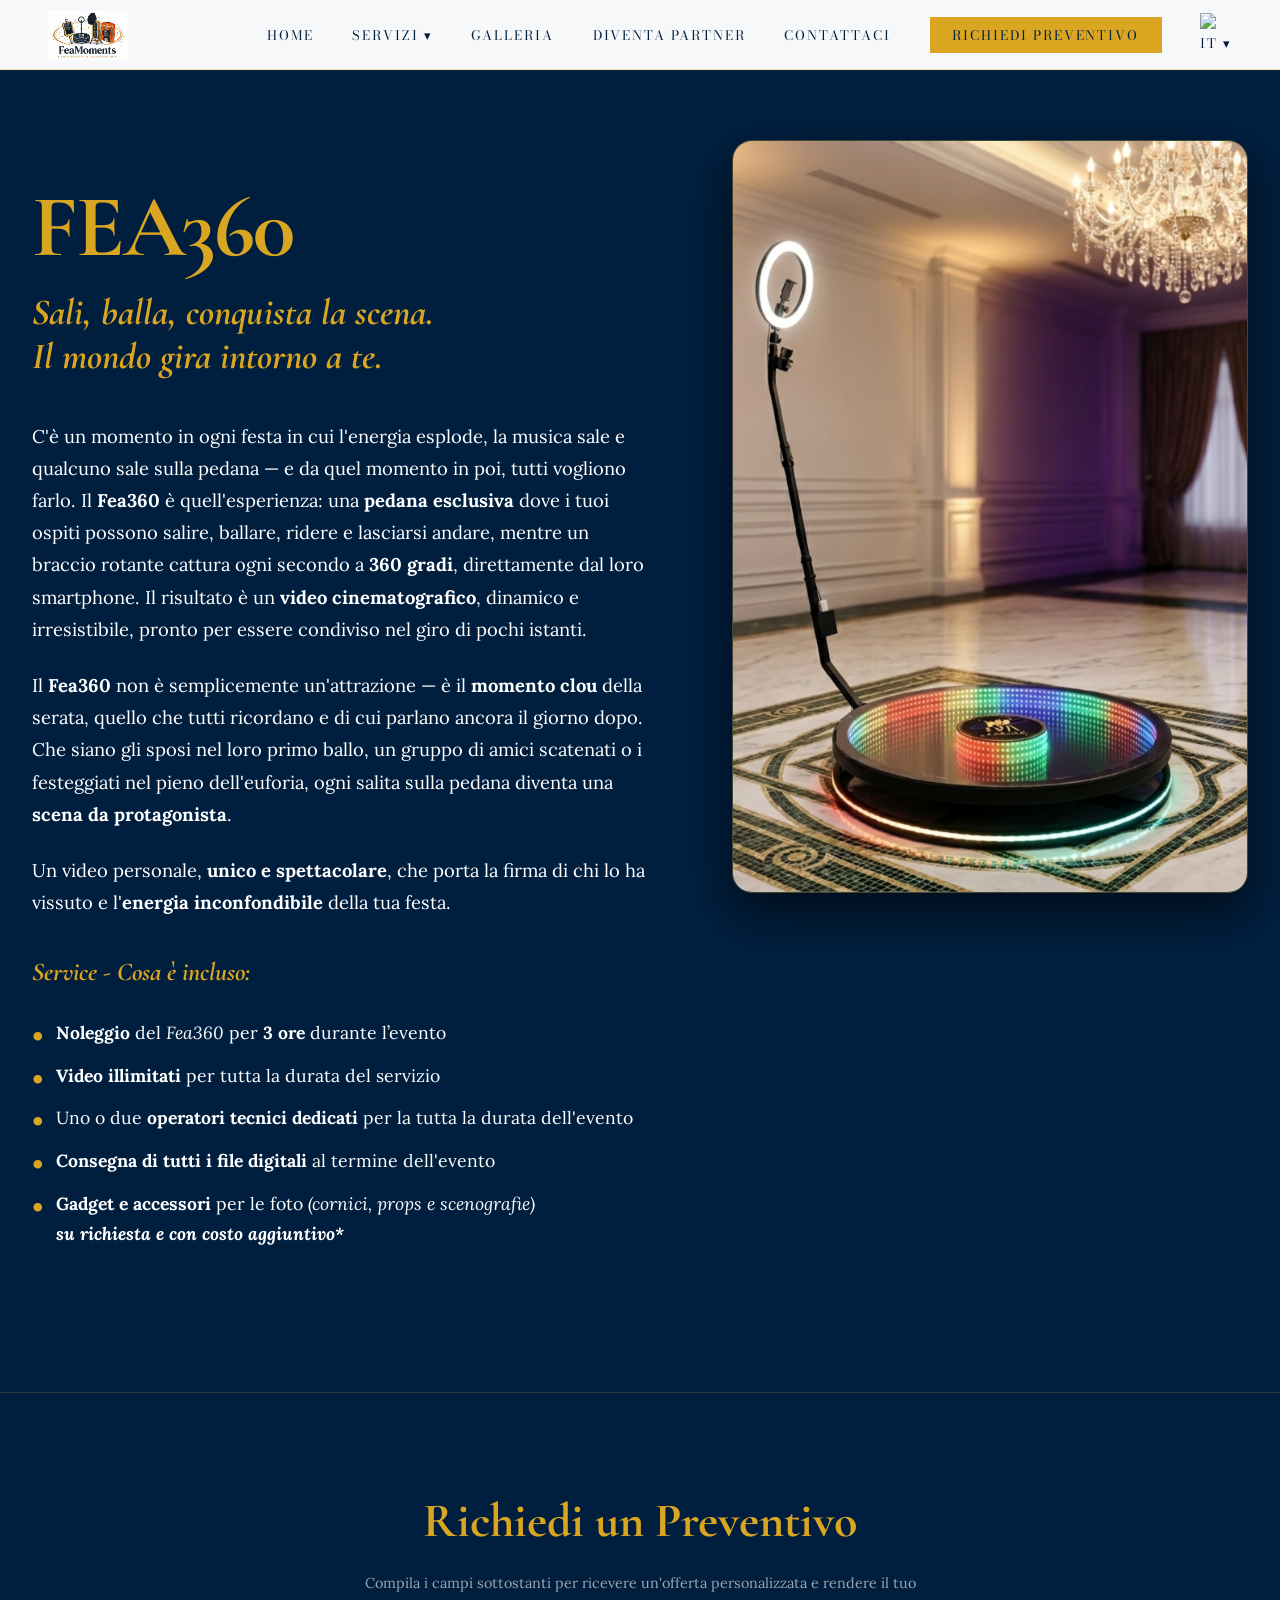
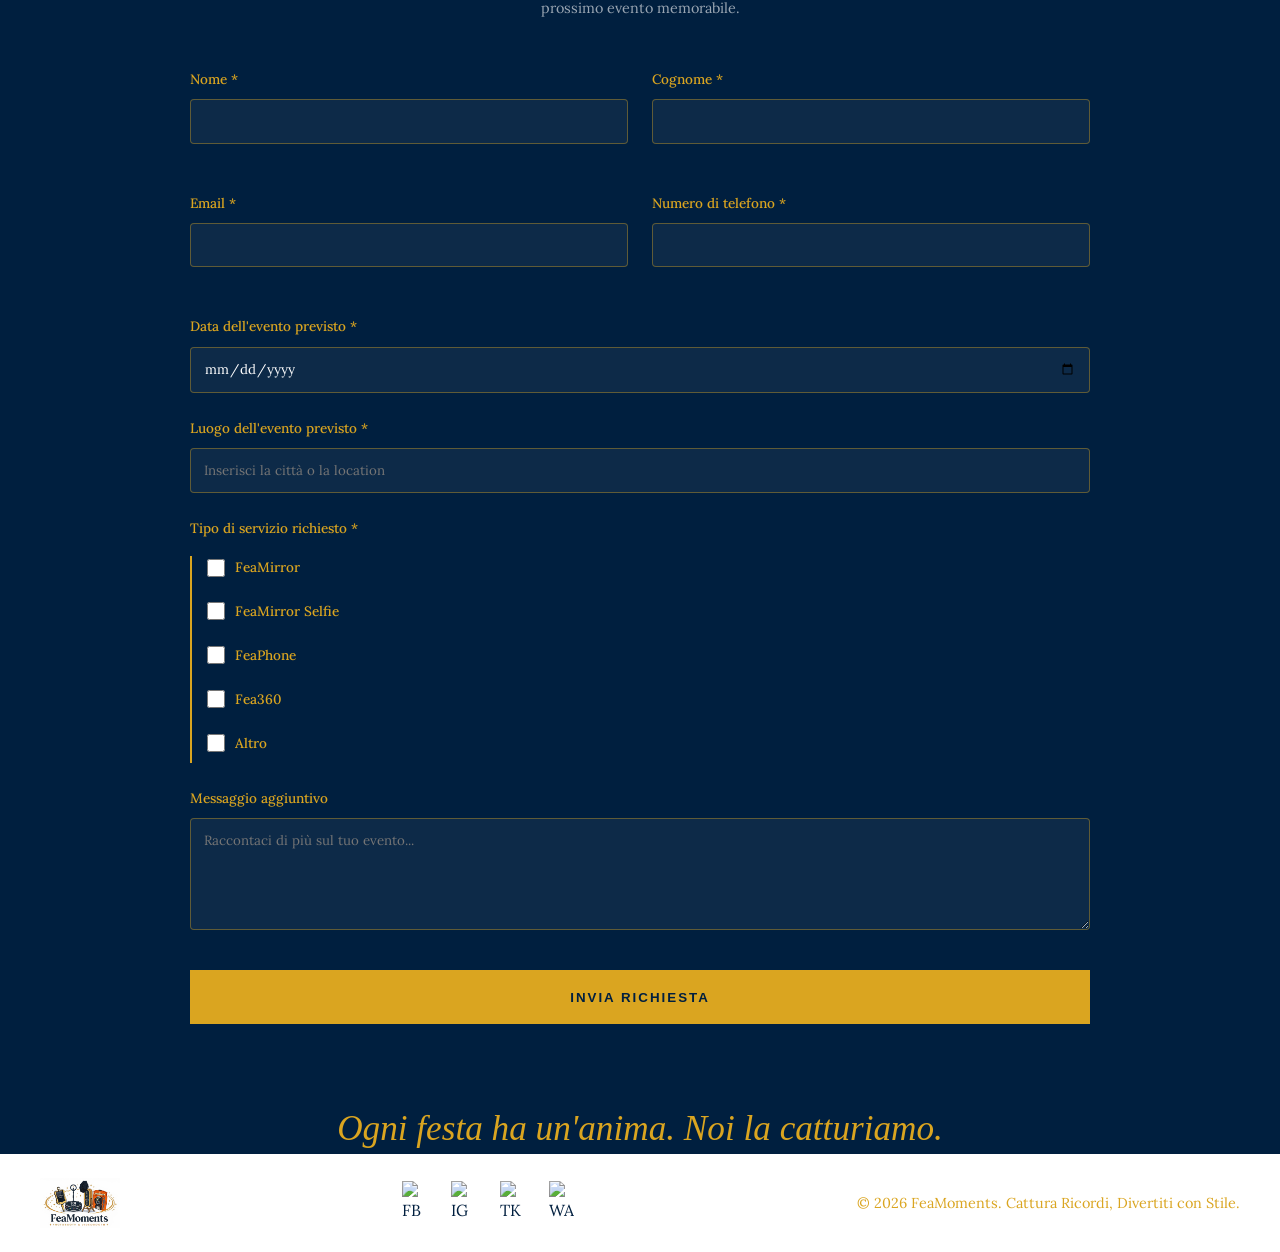
==== fea360.html @ 276a759a "Add files via upload" ====
<!DOCTYPE html>
<html lang="it">
<head>
  <meta charset="UTF-8" />
  <meta name="viewport" content="width=device-width, initial-scale=1.0" />
  <title>Fea360 | VideoBooth per eventi - FeaMoments</title>
  
  <link href="https://fonts.googleapis.com/css2?family=Bodoni+Moda:ital,wght@0,400;0,700&family=Cormorant+Garamond:ital,wght@0,400;0,600;0,700;1,400&family=Lora:ital,wght@0,400;0,700&display=swap" rel="stylesheet" />
  <link rel="stylesheet" href="style.css" />
</head>

<body class="product-page">
<!-- NAVBAR -->
<nav id="navbar">
  <a href="#" class="nav-logo">
    <img src="images/logoFeaMoments.png" alt="FeaMoments Logo">
  </a>
  <button class="nav-toggle" id="navToggle" aria-label="Menu">
    <span></span><span></span><span></span>
  </button>
  <ul class="nav-links" id="navLinks">
    <li><a href="index.html#hero">Home</a></li>
    <li class="dropdown">
      <a href="#servizi">Servizi ▾</a>
      <ul class="dropdown-menu">
        <li><a href="feamirror.html">FeaMirror</a></li>
        <li><a href="feamirrorselfie.html">FeaMirror Selfie</a></li>
        <li><a href="feaphone.html">FeaPhone</a></li>
        <li><a href="fea360.html">Fea360</a></li>
      </ul>
    </li>
    <li><a href="index.html#galleria">Galleria</a></li>    <li><a href="partner.html">Diventa Partner</a></li>
    <li><a href="index.html#contatti">Contattaci</a></li>
    <li><a href="#preventivo" class="btn-preventivo">Richiedi Preventivo</a></li>

    <li class="dropdown lang-dropdown">
  <a href="javascript:void(0);" id="currentLang">
    <img src="https://flagcdn.com/w20/it.png" id="langFlag"> <span id="langName">IT</span> ▾
  </a>
  <ul class="dropdown-menu lang-menu">
    <li>
      <a href="javascript:void(0);" onclick="changeLanguage('it', 'IT', 'https://flagcdn.com/w20/it.png')">
        <img src="https://flagcdn.com/w20/it.png"> Italiano
      </a>
    </li>
    <li>
      <a href="javascript:void(0);" onclick="changeLanguage('en', 'EN', 'https://flagcdn.com/w20/gb.png')">
        <img src="https://flagcdn.com/w20/gb.png"> English
      </a>
    </li>
  </ul>
</li>
<div id="google_translate_element" style="display:none;"></div>
</nav>


  <!-- SEZIONE PRODOTTO -->
 <main class="product-container">
  
  <div class="product-details">
    <h1 class="product-title">FEA360</h1>
    
    <h2 class="product-subtitle">
      Sali, balla, conquista la scena.<br>
      Il mondo gira intorno a te.
    </h2>

    <div class="product-description">
    <p>
    C'è un momento in ogni festa in cui l'energia esplode, la musica sale e qualcuno sale sulla pedana — e da quel momento in poi, tutti vogliono farlo. Il <strong>Fea360</strong> è quell'esperienza: una <strong>pedana esclusiva</strong> dove i tuoi ospiti possono salire, ballare, ridere e lasciarsi andare, mentre un braccio rotante cattura ogni secondo a <strong>360 gradi</strong>, direttamente dal loro smartphone. Il risultato è un <strong>video cinematografico</strong>, dinamico e irresistibile, pronto per essere condiviso nel giro di pochi istanti.
    </p>

    <p>
    Il <strong>Fea360</strong> non è semplicemente un'attrazione — è il <strong>momento clou</strong> della serata, quello che tutti ricordano e di cui parlano ancora il giorno dopo. Che siano gli sposi nel loro primo ballo, un gruppo di amici scatenati o i festeggiati nel pieno dell'euforia, ogni salita sulla pedana diventa una <strong>scena da protagonista</strong>.
    </p>

    <p>
    Un video personale, <strong>unico e spettacolare</strong>, che porta la firma di chi lo ha vissuto e l'<strong>energia inconfondibile</strong> della tua festa.
    </p>
    </div>

    
    <h3 class="service-header">Service - Cosa è incluso:</h3>
    <ul class="features-list">
      <li><strong>Noleggio</strong> del <em>Fea360</em> per <strong>3 ore</strong> durante l’evento</li>
      <li><strong>Video illimitati</strong> per tutta la durata del servizio</li>
      <li>Uno o due <strong>operatori tecnici dedicati</strong> per la tutta la durata dell'evento</li>
      <li><strong>Consegna di tutti i file digitali</strong> al termine dell'evento</li>
      <li><strong>Gadget e accessori</strong> per le foto <em>(cornici, props e scenografie)</em> <br> <strong><em>su richiesta e con costo aggiuntivo*</em></strong></li>
    </ul>
  </div>

<div class="product-image">
    <img src="images/Fea360.png" alt="FeaPhone">
  </div>
</main>

<!-- Preventivo -->
  <section id="preventivo" class="section-dark-bg">
  <div class="preventivo-inner">
    <div class="centered">
      <h2 class="section-title">Richiedi un Preventivo</h2>
      <p class="form-subtitle">Compila i campi sottostanti per ricevere un'offerta personalizzata e rendere il tuo prossimo evento memorabile.</p>
    </div>

    <form id="preventivoForm" action="https://formspree.io/f/xpqkoebz" method="POST">
  <div class="form-row">
    <div class="form-group"><label>Nome *</label><input type="text" name="nome" required></div>
    <div class="form-group"><label>Cognome *</label><input type="text" name="cognome" required></div>
  </div>

  <div class="form-row">
    <div class="form-group"><label>Email *</label><input type="email" name="email" required></div>
    <div class="form-group"><label>Numero di telefono *</label><input type="tel" id="telefono_input" name="telefono" required></div>
  </div>

  <div class="form-group">
    <label>Data dell'evento previsto *</label>
    <input type="date" id="data_input" name="data_evento" required>
  </div>

  <div class="form-group">
    <label>Luogo dell'evento previsto *</label>
    <input type="text" name="luogo" placeholder="Inserisci la città o la location" required>
  </div>

  <div class="form-group">
    <label>Tipo di servizio richiesto *</label>
    <div class="checkbox-group">
      <label class="checkbox-label"><input type="checkbox" name="servizio" value="FeaMirror"> FeaMirror</label>
      <label class="checkbox-label"><input type="checkbox" name="servizio" value="FeaMirror Selfie"> FeaMirror Selfie</label>
      <label class="checkbox-label"><input type="checkbox" name="servizio" value="FeaPhone"> FeaPhone</label>
      <label class="checkbox-label"><input type="checkbox" name="servizio" value="Fea360"> Fea360</label>
      <label class="checkbox-label"><input type="checkbox" name="servizio" value="Altro"> Altro</label>
    </div>
  </div>

  <div class="form-group">
    <label>Messaggio aggiuntivo</label>
    <textarea name="messaggio" rows="5" placeholder="Raccontaci di più sul tuo evento..."></textarea>
  </div>

  <input type="hidden" id="email_subject" name="_subject" value="Richiesta Preventivo">

  <button type="submit" class="btn-submit">Invia richiesta</button>
</form>
  </div>
</section>

<!--    Footer   -->
<footer class="main-footer">
  <div class="footer-clouds">
    <div class="clouds-text">
      <p>Ogni festa ha un'anima. Noi la catturiamo.</p>
    </div>
  </div>


  <div class="footer-bottom">
    <div class="footer-bottom-inner">
      <div class="footer-brand">
        <img src="images/logoFeaMoments.png" alt="FeaMoments" class="mini-logo">
      </div>
      
      <div class="footer-socials">
        <a href="#"><img src="https://cdn-icons-png.flaticon.com/512/733/733547.png" alt="FB"></a>
        <a href="https://instagram.com/feamoments"><img src="https://cdn-icons-png.flaticon.com/512/174/174855.png" alt="IG"></a>
        <a href="https://www.tiktok.com/@feamoments_"><img src="https://cdn-icons-png.flaticon.com/512/3046/3046121.png" alt="TK"></a>
        <a href="https://wa.me/393663159931"><img src="https://cdn-icons-png.flaticon.com/512/733/733585.png" alt="WA"></a>
      </div>

      <div class="footer-copy">
        <p>© 2026 FeaMoments. Cattura Ricordi, Divertiti con Stile.</p>
      </div>
    </div>
  </div>
</footer>

<!-- Collegamento al file JS esterno -->
<script src="script.js"></script>
</body>
</html>
---- style.css ----
/* ─── 1. CONFIGURAZIONE E VARIABILI ─── */
:root {
  --navy:   #001F3F;
  --gold:   #DAA520;
  --white:  #FFFFFF;
  --wine:   #800020;
  --light:  #F8F5F0;
  --font-menu:  'Bodoni Moda', Georgia, serif;
  --font-title: 'Cormorant Garamond', Georgia, serif;
  --font-body:  'Lora', Georgia, serif;
  --transition: 0.35s ease;
}

/* ─── 2. RESET E BASI ─── */
*, *::before, *::after { box-sizing: border-box; margin: 0; padding: 0; }
html { scroll-behavior: smooth; }
body {
  font-family: var(--font-body);
  background: var(--white);
  color: var(--navy);
  line-height: 1.7;
  overflow-x: hidden;
}
img { max-width: 100%; display: block; }
a { text-decoration: none; color: inherit; }
ul { list-style: none; }

/* ─── NAVBAR ─── */
#navbar {
  position: fixed;
  top: 0; left: 0; right: 0;
  z-index: 1000;
  background: rgba(255, 255, 255, 0.97);
  backdrop-filter: blur(6px);
  padding: 0 3rem;
  display: flex;
  align-items: center;
  justify-content: space-between;
  height: 70px;
  border-bottom: 1px solid rgba(218, 165, 32, 0.3);
}
.nav-logo {
  display: flex;
  align-items: center;
  height: 100%; /* Si adatta all'altezza della navbar */
}
.nav-logo img {
  height: 50px;    /* Regola questo valore per rimpicciolire o ingrandire il logo */
  width: auto;     /* Mantiene le proporzioni originali */
  display: block;
}
/*.nav-logo span { color: var(--navy); }*/
.nav-links { display: flex; gap: 2.4rem; align-items: center; }
.nav-links a {
  font-family: var(--font-menu);
  font-size: 0.82rem;
  letter-spacing: 0.15em;
  text-transform: uppercase;
  color: var(--navy);
  position: relative;
  transition: color var(--transition);
}
.nav-links a:hover { color: var(--gold); }
/* ─── DROPDOWN DESKTOP (Default) ─── */
.dropdown { 
    position: relative; 
}

.dropdown-menu {
    display: none;
    position: absolute;
    top: 100%;
    left: 50%;
    transform: translateX(-50%);
    background: #fff;
    border: 1px solid rgba(218, 165, 32, 0.3);
    min-width: 180px;
    padding: 0.6rem 0;
    z-index: 1001;
}

/* Mostra al passaggio del mouse solo su Desktop */
@media (min-width: 769px) {
    .dropdown:hover .dropdown-menu { 
        display: block; 
    }
}

.dropdown-menu a { 
    padding: 0.5rem 1rem; 
    display: block; 
    font-size: 0.75rem; 
    color: var(--navy);
    text-decoration: none;
}

.dropdown-menu a:hover {
    background-color: rgba(218, 165, 32, 0.1);
    color: var(--gold);
}

/* ─── RESPONSIVE MOBILE ─── */
@media (max-width: 768px) {
    /* Spostiamo il menu a tendina nel flusso del testo */
    .dropdown-menu {
        position: static; 
        transform: none;
        left: 0;
        width: 100%;
        background: rgba(0, 0, 0, 0.02); /* Sfondo leggero per stacco */
        border: none;
        box-shadow: none;
        padding-left: 1rem; /* Rientro per i figli */
    }

    /* Classe che aggiungeremo col JS al click */
    .dropdown.active .dropdown-menu {
        display: block;
    }

    /* Nascondiamo l'hover su mobile per evitare conflitti */
    .dropdown:hover .dropdown-menu {
        display: none;
    }
    
    /* Forza la visualizzazione se attiva */
    .dropdown.active .dropdown-menu {
        display: block;
    }
}

.btn-preventivo {
  background: var(--gold);
  color: var(--navy) !important;
  padding: 0.5rem 1.4rem;
  font-size: 0.78rem;
}
/* Stile Bandiere nella Navbar */
.lang-selector {
    display: flex;
    gap: 10px;
    align-items: center;
    margin-left: 10px;
}

.lang-selector img {
    width: 20px;
    height: auto;
    cursor: pointer;
    transition: transform 0.2s, filter 0.2s;
    filter: grayscale(0.2);
}

.lang-selector img:hover {
    transform: scale(1.2);
    filter: grayscale(0);
}

/* Stile specifico per la tendina lingua */
.lang-dropdown img {
    width: 18px;
    margin-right: 8px;
    vertical-align: middle;
}

.lang-menu {
    min-width: 120px !important; /* Più stretta rispetto ai servizi */
}

.lang-menu a {
    display: flex !important;
    align-items: center;
    cursor: pointer;
}

/* Nascondi widget Google e barre fastidiose */
body { top: 0 !important; }
.goog-te-banner-frame.skiptranslate { display: none !important; }
#goog-gt-tt { display: none !important; }

/* Blocca il banner di Google Translate */
.goog-te-banner-frame.skiptranslate {
    display: none !important;
}

body {
    top: 0 !important;
}

/* Rimuove l'evidenziazione blu (tooltip) che compare sulle parole tradotte */
.goog-text-highlight {
    background-color: transparent !important;
    box-shadow: none !important;
}

/* Nasconde il contenitore originale del widget se dovesse apparire */
#google_translate_element {
    display: none !important;
}

/* Nasconde gli elementi di Google Translate */
body { top: 0 !important; }
.goog-te-banner-frame.skiptranslate, .goog-te-gadget-icon { display: none !important; }
.goog-te-gadget-simple { background: none !important; border: none !important; }
.goog-te-menu-value span { display: none !important; }
/* ─── HERO ─── */
#hero {
  min-height: 100vh;
  background: var(--white);
  display: flex;
  flex-direction: column;
  align-items: center;
  justify-content: center;
  text-align: center;
  padding: 100px 2rem 4rem;
  color: var(--navy);
}
.hero-brand { font-family: var(--font-title); font-size: clamp(5rem, 8vw, 6rem);margin-bottom: 0; }
.hero-sub { color: var(--gold); font-family: var(--font-title); font-size: 2rem; font-style: italic; margin-top: -30px;}
.hero-divider { width: 60px; height: 1px; background: var(--gold); margin: 2rem 0; margin-top: 0px}
.hero-tagline {color: var(--navy); font-family: var(--font-title); font-size: 1.5rem; font-style: italic;margin-top: -30px; margin-bottom: 1rem;}

.btn-primary { border: 1px solid var(--gold); color: var(--gold); padding: 1rem 2rem; text-transform: uppercase; }
.btn-primary:hover { background: var(--gold); color: var(--navy); }

/* ─── SEZIONI ─── */
section { padding: 4rem 2rem; }
.centered { text-align: center; }
.section-label { color: var(--gold); text-transform: uppercase; font-size: 0.8rem; letter-spacing: 2px; }
.section-title { font-family: var(--font-title); font-size: 2.5rem; margin-top: 0.5rem; }
.section-divider { width: 50px; height: 1px; background: var(--gold); margin: 1.5rem auto; }

/* ─── CARDS SERVIZI ─── */
#servizi {
  background-color: var(--navy); /* Sfondo blu scuro */
  color: var(--white);           /* Testo generale chiaro */
}

/* Assicuriamoci che il titolo della sezione sia visibile sul blu */
#servizi .section-title {
  color: var(--white);
}

/* ─── CARDS SERVIZI ─── */
.servizi-grid {
  display: grid;
  grid-template-columns: repeat(auto-fit, minmax(380px, 1fr));
  gap: 2rem;
  max-width: 1200px;
  margin: 3rem auto;
}

.servizio-card { 
  background-color: var(--white); /* Sfondo card bianco */
  padding: 2.5rem 1.5rem; 
  text-align: center; 
  transition: 0.3s ease; 
  border-radius: 12px;
  display: flex;
  flex-direction: column;
  align-items: center;
  border: none !important; /* Rimuove bordi residui */
}

.servizio-card:hover { 
  transform: translateY(-10px); 
  box-shadow: 0 15px 40px rgba(0,0,0,0.3); 
}

/* Forza il colore Navy per i titoli delle card */
.servizio-card h3 {
  color: var(--navy) !important;
  font-family: var(--font-title);
  font-size: 1.8rem;
  margin-bottom: 1rem;
}

/* Forza un grigio scuro per le descrizioni delle card */
.servizio-card p {
  color: #333333 !important; 
  font-size: 0.95rem;
  line-height: 1.6;
  margin-bottom: 1.5rem;
}

/* CONTENITORE IMMAGINE GRANDE */
.card-img-wrap { 
  width: 100%;
  height: 220px; /* Aumentato per dare ancora più spazio ai loghi */
  margin-bottom: 1rem;
  display: flex; 
  align-items: center; 
  justify-content: center;
  background: transparent !important;
}

.card-img-wrap img {
  max-width: 95%;    
  max-height: 200px; 
  width: auto;
  height: auto;
  object-fit: contain;
}

/* BOTTONE */
.btn-card {
  color: var(--gold) !important;
  text-decoration: none;
  font-weight: bold;
  font-size: 0.9rem;
  text-transform: uppercase;
  letter-spacing: 1px;
}

/* Effetto zoom sul logo quando passi il mouse sulla card */
.servizio-card:hover .card-img-wrap img {
  transform: scale(1.1);
}

/* ─── GALLERIA SLIDER ─── */
/* Colore dei titoli nella sezione Galleria */
#galleria .section-title {
    color: var(--white) !important;
}


#galleria .section-divider {
    background: var(--gold); /* Assicuriamoci che anche la linea sia visibile */
}
#galleria .section-subtitle {
    color: var(--gold);
    font-size: 1.1rem;
    margin-top: 0.5rem;
    font-style: italic; 
    opacity: 0.9;       
    max-width: 600px;
    margin-left: auto;
    margin-right: auto;
}
#galleria { 
    background-color: var(--navy); 
    padding: 1rem 1rem; 
}

/* Stile per il contenitore di Behold */
.instagram-feed-wrapper {
  margin-top: 2rem;
  margin-bottom: 2rem;
}
.insta-link {
    color: var(--gold); /* Usa il tuo colore oro */
    text-decoration: underline; /* Sottolineatura fissa */
    font-weight: bold;
    transition: opacity 0.3s ease;
}

.insta-link:hover {
    opacity: 0.8;
    text-decoration: none; /* La sottolineatura sparisce al passaggio del mouse (effetto moderno) */
}

/* Rimuovi eventuali vecchi stili della galleria che non usi più 
   per non appesantire il file (facoltativo) */
/*
.gallery-container {
  position: relative;
  max-width: 1300px;
  margin: 0 auto;
  display: flex;
  align-items: center;
}

.gallery-wrapper {
  display: flex;
  overflow-x: hidden;
  scroll-behavior: smooth;
  gap: 15px;
  padding: 20px 0;
  scroll-snap-type: x mandatory; 
}


.gallery-item {
  flex: 0 0 calc(25% - 12px); 
  aspect-ratio: 4/5;
  cursor: pointer;
  overflow: hidden;
  border: 1px solid var(--gold);
  scroll-snap-align: start;
}

.gallery-item img {
  width: 100%;
  height: 100%;
  object-fit: cover;
  transition: transform 0.3s;
}

.gallery-item:hover img {
  transform: scale(1.05);
}
*/
/* Frecce di navigazione Carousel */
/*
.nav-btn {
  background: var(--gold);
  color: var(--navy);
  border: none;
  font-size: 2rem;
  padding: 10px;
  cursor: pointer;
  z-index: 10;
  border-radius: 50%;
  width: 50px;
  height: 50px;
  margin: 0 10px;
  transition: 0.3s;
}

.nav-btn:hover {
    transform: scale(1.1);
    background: white;
}
*/
/* ─── NUOVO LIGHTBOX MODERNO ─── */
.lightbox {
  display: none; 
  position: fixed;
  z-index: 2000;
  top: 0; left: 0;
  width: 100%; height: 100%;
  background: rgba(0, 0, 0, 0.95); 
  align-items: center;
  justify-content: center;
  backdrop-filter: blur(5px); 
}

.lightbox-viewer {
  display: flex;
  align-items: center;
  justify-content: center;
  width: 100%;
  height: 80%;
  position: relative;
}

.lightbox-content-wrapper {
  position: relative;
  max-width: 60%; 
  max-height: 100%;
  display: flex;
  align-items: center;
  justify-content: center;
  z-index: 10;
}

.lightbox-content {
  width: 100%;
  height: auto;
  max-height: 80vh;
  object-fit: contain;
  border: 2px solid var(--gold);
  box-shadow: 0 0 30px rgba(218, 165, 32, 0.3);
}

.lightbox-arrow {
  background: none;
  border: none;
  color: var(--gold);
  font-size: 3.5rem; 
  cursor: pointer;
  opacity: 0.7;
  transition: all 0.3s ease;
  z-index: 20;
  padding: 20px;
}

.lightbox-arrow:hover { opacity: 1; transform: scale(1.1); }
.lightbox-arrow.prev { position: absolute; left: 2%; }
.lightbox-arrow.next { position: absolute; right: 2%; }

.close-lightbox {
  position: absolute;
  top: 30px; right: 40px;
  color: white;
  font-size: 50px;
  cursor: pointer;
  opacity: 0.6;
  z-index: 30;
}

/* ── EFFECTO FOTO PRECEDENTE/SUCCESSIVA ── */
.lightbox-content-wrapper::before,
.lightbox-content-wrapper::after {
  content: '';
  position: absolute;
  top: 50%;
  transform: translateY(-50%);
  width: 30%; 
  height: 70%;
  background-size: cover;
  background-position: center;
  filter: blur(8px) grayscale(100%); 
  opacity: 0.2; 
  z-index: -1; 
  transition: 0.5s;
}

/* Queste righe leggono le immagini dal JS */
.lightbox-content-wrapper::before {
  left: -40%; 
  background-image: var(--prev-img); 
}

.lightbox-content-wrapper::after {
  right: -40%; 
  background-image: var(--next-img); 
}

/* Adattamento Mobile */
@media (max-width: 768px) {
  .gallery-item { flex: 0 0 calc(80% - 10px); } /* Foto più grandi su mobile */
  .lightbox-content-wrapper { max-width: 90%; }
  .lightbox-arrow { font-size: 2.5rem; }
  .lightbox-content-wrapper::before,
  .lightbox-content-wrapper::after { display: none; }
}

/* ─── FORM PREVENTIVO ─── */
#preventivo { 
  background: var(--light); 
  padding: 5rem 2rem; 
}

.preventivo-inner { 
  max-width: 900px; /* Un po' più largo per somigliare allo screenshot */
  margin: 0 auto; 
}

/* Titolo e sottotitolo */
#preventivo .section-title {
  color: var(--gold);
  text-align: center;
  font-size: 3rem;
  margin-bottom: 0.5rem;
}

.form-subtitle {
  text-align: center;
  color: #777;
  font-size: 0.9rem;
  margin-bottom: 3rem;
  max-width: 600px;
  margin-left: auto;
  margin-right: auto;
}

/* Griglia del form */
.form-row { 
  display: grid; 
  grid-template-columns: 1fr 1fr; 
  gap: 1.5rem; 
  margin-bottom: 1.5rem; 
}

/* Mobile: una colonna sola */
@media (max-width: 600px) {
  .form-row { grid-template-columns: 1fr; }
}

.form-group { 
  display: flex; 
  flex-direction: column; 
  margin-bottom: 1.5rem; 
}

/* Etichette (Labels) */
.form-group label {
  font-size: 0.85rem;
  color: var(--navy);
  margin-bottom: 0.5rem;
  font-weight: 500;
}

/* Input e Textarea */
.form-group input, 
.form-group textarea { 
  padding: 0.8rem; 
  border: 1px solid var(--navy); /* Bordi sottili color navy */
  background: white;
  font-family: var(--font-body);
  border-radius: 4px;
  outline: none;
  transition: border-color 0.3s;
}

.form-group input:focus {
  border-color: var(--gold); /* Cambia colore quando clicchi */
}

/* Checkbox Style */
.checkbox-group {
  display: flex;
  flex-direction: column; 
  gap: 0.8rem;
  margin-top: 0.5rem;
  /* Aggiunta: un bordo sottile a sinistra color oro per richiamare gli altri campi */
  border-left: 2px solid var(--gold);
  padding-left: 15px;
}

.checkbox-label {
  display: flex;
  align-items: center;
  gap: 10px;
  font-size: 0.9rem;
  color: var(--navy);
  cursor: pointer;
}

.checkbox-label input {
  width: 18px;
  height: 18px;
  cursor: pointer;
}

/* Bottone Invio */
.btn-submit { 
  width: 100%;
  background: var(--gold); /* Colore oro come nello screenshot */
  color: var(--navy); 
  padding: 1.2rem; 
  border: none; 
  cursor: pointer; 
  text-transform: uppercase; 
  letter-spacing: 2px;
  font-weight: bold;
  margin-top: 1rem;
  transition: 0.3s;
}

.btn-submit:hover {
  filter: brightness(1.1);
}


/* ─── CONTATTI ─── */
#contatti { 
  background: white; 
  padding: 0rem 0rem;
}

#contatti .section-title {
  color: var(--gold) !important; /* Forza il colore Navy */
  text-align: left;              /* Mantiene l'allineamento a sinistra come nello screenshot */
  font-size: 3.5rem;             /* Opzionale: per renderlo grande come in foto */
    margin-bottom: 2rem;
}

.contatti-layout { 
  display: grid; 
  grid-template-columns: 1fr 1fr; 
  max-width: 1100px; 
  margin: 0 auto; 
  gap: 4rem; 
  align-items: center;
}

.contact-info-item { 
  margin-bottom: 1.5rem; 
  display: flex; 
  align-items: center; 
  gap: 1.2rem; 
}

.contact-info-item a {
  font-size: 1.4rem;
  color: #8a0000; /* Rosso scuro come nello screenshot */
  text-decoration: underline;
  font-weight: 500;
}

.contact-icon {
  width: 35px;
  height: 35px;
  object-fit: contain;
}

.contact-big-logo {
  width: 100%;
  max-width: 500px;
  height: auto;
}

/* ─── FOOTER ─── */
.main-footer {
  background: white;
}

/* Fascia Blu con Nuvole */
.footer-clouds {
  background-color: var(--navy);
  background-size: cover;
  background-position: center;
  height: 50px;
  display: flex;
  align-items: center;
  justify-content: center;
  position: relative;
}

.clouds-text p {
  color: var(--gold);
  font-family: 'Playfair Display', serif; /* O un font corsivo elegante */
  font-size: 2.2rem;
  font-style: italic;
  text-align: center;
}

/* Logo Centrale */
.footer-logo-row {
  padding: 3rem 0;
  text-align: center;
  border-bottom: 1px solid #eee;
}

.footer-logo-img {
  max-width: 400px;
}

/* Barra Bottom Copyright */
.footer-bottom {
  padding: 1.5rem 2rem;
}

.footer-bottom-inner {
  max-width: 1200px;
  margin: 0 auto;
  display: flex;
  justify-content: space-between;
  align-items: center;
}

.mini-logo {
  height: 50px;
}

.footer-socials {
  display: flex;
  gap: 1.5rem;
}

.footer-socials img {
  width: 25px;
  transition: 0.3s;
}

.footer-socials img:hover {
  transform: scale(1.2);
}

.footer-copy p {
  color: var(--gold);
  font-size: 0.9rem;
}

/* Responsive Mobile */
@media (max-width: 768px) {
  .contatti-layout { grid-template-columns: 1fr; text-align: center; }
  .contact-info-item { justify-content: center; }
  .footer-bottom-inner { flex-direction: column; gap: 1.5rem; text-align: center; }
  .clouds-text p { font-size: 1.5rem; }
}

/* ─── MOBILE ─── */
.nav-toggle { display: none; flex-direction: column; gap: 5px; cursor: pointer; background: none; border: none; }
.nav-toggle span { width: 25px; height: 2px; background: navy; }

@media (max-width: 768px) {
  #navbar { padding: 0 1.5rem; }
  .nav-links { display: none; position: absolute; top: 70px; left: 0; width: 100%; background: var(--white); flex-direction: column; padding: 2rem; border-bottom: 1px solid var(--gold); }
  .nav-links.open { display: flex; }
  .nav-toggle { display: flex; }
  .form-row { grid-template-columns: 1fr; }
  .contatti-layout { grid-template-columns: 1fr; }
}

/* Animations */
@keyframes fadeUp {
  from { opacity: 0; transform: translateY(20px); }
  to { opacity: 1; transform: translateY(0); }
}

/* ─── PAGINA PRODOTTO FEAMIRROR  ─── */

.product-page {
    background-color: var(--navy) !important;
}

/* Griglia: Testo a Sinistra, Immagine a Destra */
.product-container {
    display: grid !important;
    grid-template-columns: 1.2fr 1fr !important; 
    gap: 5rem;
    max-width: 1350px;
    margin: 0 auto;
    padding: 140px 2rem 6rem;
    align-items: start;
    width: 100%;
}

/* 1. IMMAGINE (DESTRA) - Pulizia del Box Blu */
/* ─── FIX DEFINITIVO IMMAGINE (DESTRA) ─── */

.product-image {
    display: flex;
    justify-content: flex-end; /* Spinge l'immagine verso il bordo destro */
    align-items: flex-start;
    background: transparent !important; /* Elimina qualsiasi colore di sfondo residuo */
    padding: 0 !important;             /* Elimina spazi interni che creano il "box" */
    border: none !important;
    position: sticky;
    top: 120px;
    /* Rimuoviamo eventuali box-shadow o border-radius dal contenitore */
    box-shadow: none !important;
    border-radius: 0 !important;
}

.product-image img {
    width: auto;               /* Permette alla foto di mantenere le sue proporzioni reali */
    max-width: 100%;           /* Non esce mai dal contenitore */
    height: auto;
    max-height: 85vh;          /* Si adatta all'altezza dello schermo */
    object-fit: contain;
    display: block;
    
    /* STILE WIX: Applichiamo bordi e ombra SOLO all'immagine stessa */
    border-radius: 20px;       /* Bordi arrotondati sulla foto */
    border: 1px solid rgba(218, 165, 32, 0.3); /* Sottile bordo oro */
    box-shadow: 0 20px 50px rgba(0, 0, 0, 0.6); /* Ombra profonda per staccarla dallo sfondo */
}

/* 2. TESTI (SINISTRA) */
.product-title {
    font-family: var(--font-title);
    font-size: clamp(3.5rem, 7vw, 5.5rem);
    font-weight: 900;
    text-transform: uppercase;
    color: var(--gold) !important; /* Titolo ORO */
    line-height: 0.9;
    letter-spacing: -2px;
    margin-bottom: 1.5rem;
}

.product-subtitle {
    font-family: var(--font-title);
    font-size: clamp(1.6rem, 3vw, 2.3rem);
    font-style: italic;
    font-weight: 700;
    color: var(--gold) !important; /* Sottotitolo ORO */
    line-height: 1.2;
    margin-bottom: 2.5rem;
}

.product-description p {
    font-family: var(--font-body);
    font-size: 1.15rem;
    line-height: 1.75;
    color: var(--white) !important; /* Descrizione BIANCA */
    margin-bottom: 1.5rem;
}

.product-description strong, 
.features-list li strong {
    color: var(--white) !important; /* Parole chiave in ORO */
    font-weight: 800;
}

.service-header {
    font-family: var(--font-title);
    font-size: 1.6rem;
    font-style: italic;
    font-weight: 700;
    color: var(--gold) !important; /* Titolo Service ORO */
    margin-top: 2rem;
    margin-bottom: 1.5rem;
}

.features-list {
    list-style: none;
    padding: 0;
    margin-bottom: 3rem;
}

.features-list li {
    font-family: var(--font-body);
    font-size: 1.1rem;
    color: var(--white) !important; /* Elenco BIANCO */
    margin-bottom: 0.8rem;
    padding-left: 1.5rem;
    position: relative;
}

.features-list li::before {
    content: "•";
    position: absolute;
    left: 0;
    color: var(--gold) !important; /* Puntini ORO */
    font-size: 1.8rem;
    top: -5px;
}

/* 3. RESPONSIVE MOBILE */
/* --- RESPONSIVE MOBILE (Sotto i 992px) --- */
@media (max-width: 992px) {
  .product-container {
    display: flex !important;
    flex-direction: column !important;
    padding-top: 100px;
    gap: 2rem;
    text-align: center; /* Centra i testi su mobile */
  }

  /* ORDINE 1: Titolo e Sottotitolo */
  .product-header {
    order: 1;
    margin-bottom: 1rem;
  }

  /* ORDINE 2: L'Immagine */
  .product-image {
    order: 2;
    position: static; /* Rimuove lo sticky su mobile */
    margin: 1rem 0;
  }
  
  .product-image img {
    max-height: 400px;
    width: auto;
    margin: 0 auto;
  }

  /* ORDINE 3: Descrizione e lista */
  .product-details {
    order: 3;
    text-align: left; /* La descrizione è meglio leggerla allineata a sinistra */
  }

  .features-list li {
    justify-content: flex-start;
  }
}

/* --- AGGIUSTAMENTO PER DESKTOP (Sopra i 992px) --- */
@media (min-width: 993px) {
  .product-container {
    display: grid !important;
    grid-template-columns: 1.2fr 1fr !important;
    grid-template-areas: 
      "header image"
      "details image";
    gap: 3rem 5rem;
  }

  .product-header { grid-area: header; }
  .product-details { grid-area: details; }
  .product-image   { grid-area: image; }
}

/* ─── VARIANTE DARK PER IL FORM (Navy Background) ─── */
.section-dark-bg {
  background-color: var(--navy) !important;
  border-top: 1px solid rgba(218, 165, 32, 0.2);
}

.section-dark-bg .section-title {
  color: var(--gold) !important;
}

.section-dark-bg .form-group label {
  color: var(--gold) !important;
}

.section-dark-bg input, 
.section-dark-bg textarea,
.section-dark-bg select {
  background: rgba(255, 255, 255, 0.05) !important;
  border: 1px solid rgba(218, 165, 32, 0.4) !important;
  color: var(--white) !important;
}

.section-dark-bg .checkbox-label {
  color: var(--white) !important;
}

.section-dark-bg .form-subtitle {
  color: rgba(255, 255, 255, 0.6) !important;
}

/* Responsive per Tablet/Mobile */
@media (max-width: 992px) {
  .product-container {
    grid-template-columns: 1fr;
    text-align: center;
    padding-top: 100px;
  }
  .features-list li {
    justify-content: center;
  }
}


/* PAGINA PARTNER */

/* 1. Modifica il titolo per l'oro e la riga singola */
.partner-hero-title {
  font-family: var(--font-title);
  font-size: clamp(2.5rem, 5vw, 4.5rem);
  font-weight: 700;
  color: var(--white);
  line-height: 1.;
  margin-bottom: 2rem;
}

/* Nuova classe per la scritta Fea Moments in oro */
.gold-text {
  color: var(--gold);
  font-style: italic;
  white-space: nowrap; /* Impedisce l'andata a capo */
}

/* 2. Nuovo wrapper per l'immagine a tutta larghezza (Full Width) */
.full-width-img-container {
  width: 100vw; /* Occupa tutta la larghezza dello schermo */
  position: relative;
  left: 50%;
  right: 50%;
  margin-left: -50vw;
  margin-right: -50vw;
  overflow: hidden;
  margin-bottom: 2.5rem;
}

.full-width-img-container img {
  width: 100%;
  height: auto;
  display: block;
  object-fit: cover;
  /* Ombra dorata come nel tuo stile originale */
  filter: drop-shadow(0 10px 40px rgba(218,165,32,0.2));
}

/* 3. Sottotesto dorato e corsivo */
.partner-hero-sub.gold-highlight {
  color: var(--white);
  font-family: var(--font-accent); /* Cormorant Garamond */
  font-style: italic;
  font-size: 1.2rem;
  max-width: 800px;
}

/* ─── HERO PARTNER ─── */
#partner-hero {
  min-height: 100vh;
  background: var(--navy);
  display: flex;
  align-items: center;
  justify-content: center;
  text-align: center;
  padding: 120px 2rem 6rem;
  color: var(--white);
}

.partner-hero-content {
  max-width: 900px;
  margin: 0 auto;
  animation: fadeUp 0.9s ease both;
}

.partner-hero-title {
  font-family: var(--font-title);
  font-size: clamp(2.8rem, 6vw, 5rem);
  font-weight: 700;
  color: var(--white);
  line-height: 1.1;
  margin-bottom: 2.5rem;
}

.partner-hero-img-wrap {
  margin: 0 auto 2.5rem;
  max-width: 700px;
}

.partner-hero-img-wrap img {
  width: 100%;
  height: auto;
  filter: drop-shadow(0 10px 40px rgba(218,165,32,0.25));
}

.partner-hero-sub {
  font-family: var(--font-body);
  font-size: 1.15rem;
  color: rgba(255,255,255,0.85);
  line-height: 1.8;
  margin-bottom: 2.5rem;
  max-width: 680px;
  margin-left: auto;
  margin-right: auto;
}

.partner-hero-btns {
  display: flex;
  gap: 1.2rem;
  justify-content: center;
  flex-wrap: wrap;
}

.btn-partner-primary {
  background: var(--gold);
  color: var(--navy);
  padding: 1rem 2.2rem;
  font-family: var(--font-menu);
  font-size: 0.82rem;
  font-weight: 700;
  letter-spacing: 0.15em;
  text-transform: uppercase;
  transition: var(--transition);
}

.btn-partner-primary:hover {
  filter: brightness(1.1);
  transform: translateY(-2px);
}

.btn-partner-outline {
  border: 1px solid var(--gold);
  color: var(--gold);
  padding: 1rem 2.2rem;
  font-family: var(--font-menu);
  font-size: 0.82rem;
  font-weight: 700;
  letter-spacing: 0.15em;
  text-transform: uppercase;
  transition: var(--transition);
}

.btn-partner-outline:hover {
  background: var(--gold);
  color: var(--navy);
}

/* ─── NUOVA SEZIONE VANTAGGI (STILE IMMAGINE) ─── */
.section-benefits-navy {
  background-color: #001529; /* Navy scuro */
  padding: 6rem 2rem;
  text-align: center;
}

.section-benefits-navy .section-title {
  color: #ffffff !important; /* Forza il titolo in bianco */
}

.benefits-grid-row {
  display: grid;
  grid-template-columns: 1fr; /* Una colonna su mobile */
  gap: 1.2rem;
  max-width: 1400px;
  margin: 3rem auto 0;
}

/* Display su PC: Tutte le box sulla stessa riga */
@media (min-width: 1024px) {
  .benefits-grid-row {
    grid-template-columns: repeat(5, 1fr); /* 5 colonne su una riga */
  }
}

.benefit-card-gold {
  background-color: #c59d33; /* Oro ocra come nell'immagine */
  padding: 3rem 1.5rem;
  text-align: center;
  display: flex;
  flex-direction: column;
  align-items: center;
  min-height: 420px;
  border-radius: 2px;
  transition: transform 0.3s ease;
}

.benefit-card-gold:hover {
  transform: translateY(-10px);
}

/* Icona bordeaux/marrone scuro */
.benefit-card-gold .benefit-icon {
  font-size: 4rem;
  color: #7a1a1a; 
  margin-bottom: 2rem;
}

/* Titolo della card bordeaux/marrone scuro */
.benefit-card-gold h3 {
  color: #7a1a1a;
  font-weight: 800;
  font-size: 1.3rem;
  margin-bottom: 2rem;
  line-height: 1.2;
}

/* Testo della descrizione bianco */
.benefit-card-gold p {
  color: #ffffff;
  font-size: 1rem;
  line-height: 1.6;
  margin-top: auto; /* Allinea il testo in basso */
}
/* ─── SEZIONE VANTAGGI OTTIMIZZATA MOBILE ─── */
.section-benefits-navy {
  background-color: #001529;
  padding: 4rem 1.5rem; /* Padding ridotto per mobile */
}

@media (min-width: 1024px) {
  .section-benefits-navy { padding: 8rem 2rem; }
}

.benefits-grid-row {
  display: grid;
  grid-template-columns: 1fr;
  gap: 1.5rem;
  max-width: 1400px;
  margin: 0 auto;
}

@media (min-width: 1024px) {
  .benefits-grid-row { grid-template-columns: repeat(5, 1fr); }
}

.benefit-card-gold {
  background-color: #c59d33;
  padding: 2rem 1.5rem; /* Più piccolo su mobile */
  text-align: center;
  border: 2px solid #7a1a1a; /* Bordo rosso scuro */
  border-radius: 4px;
  display: flex;
  flex-direction: column;
  align-items: center;
}

@media (min-width: 1024px) {
  .benefit-card-gold {
    padding: 3.5rem 2rem;
    min-height: 420px; /* Altezza fissa solo su PC */
  }
}

.benefit-card-gold .benefit-icon {
  font-size: 3.5rem; /* Icona più proporzionata */
  color: #7a1a1a;
  margin-bottom: 1.5rem;
}

.benefit-card-gold h3 {
  color: #7a1a1a;
  font-weight: 800;
  font-size: 1.25rem;
  margin-bottom: 1.5rem;
}

.benefit-card-gold p {
  color: #ffffff;
  font-size: 0.95rem;
  line-height: 1.5;
}
/* ─── SEZIONE CHI PUO DIVENTARE PARTNER (STILE IMMAGINE) ─── */
.section-who-navy {
  background-color: #001529;
  padding: 6rem 1.5rem;
  color: #ffffff;
}

@media (min-width: 1024px) {
  .section-who-navy { padding: 8rem 4rem; }
}

.who-title-gold {
  font-family: 'Bodoni Moda', serif;
  color: #daa520;
  font-size: clamp(3rem, 6vw, 5.5rem);
  margin-bottom: 1rem;
}

.who-subtitle-gold {
  font-size: 1.3rem;
  color: white;
  max-width: 700px;
  line-height: 1.4;
  margin-bottom: 4rem;
}

.who-columns {
  display: grid;
  grid-template-columns: 1fr;
  gap: 4rem;
}

@media (min-width: 1024px) {
  .who-columns { grid-template-columns: 1.1fr 0.9fr; align-items: center; }
}

.who-box-gold {
  background-color: #c59d33;
  border: 4px solid #7a1a1a; /* Bordo rosso scuro */
  padding: 1.2rem 1.5rem;
  margin-bottom: 1rem;
  display: flex;
  align-items: center;
  gap: 1.5rem;
  border-radius: 4px;
}

.who-box-gold h4 {
  color: #7a1a1a;
  font-weight: 900;
  font-size: 1.15rem;
  margin-bottom: 0.2rem;
}

.who-box-gold p { color: #7a1a1a; font-size: 0.9rem; margin: 0; }

/* Immagine con arco curvo */
.who-image-arch {
  width: 100%;
  height: 600px;
  object-fit: cover;
  border-bottom-left-radius: 120px;
  border-top-right-radius: 120px;
  border-bottom-right-radius: 120px;
}

/* Banner CTA finale con bordo oro */
.who-cta-banner-gold {
  margin-top: 6rem;
  border: 2px solid #daa520;
  border-radius: 12px;
  padding: 3rem;
}

.who-cta-banner-gold h5 {
  font-family: 'Bodoni Moda', serif;
  font-size: 1.6rem;
  margin-bottom: 0.5rem;
}

.who-cta-banner-gold .italic-gold {
  font-family: 'Bodoni Moda', serif;
  font-style: italic;
  color: #daa520;
  font-size: 1.4rem;
  margin-bottom: 1.5rem;
}

/* ─── SELECT nel form dark ─── */
.section-dark-bg select {
  background: rgba(255, 255, 255, 0.05) !important;
  border: 1px solid rgba(218, 165, 32, 0.4) !important;
  color: var(--white) !important;
  padding: 0.8rem;
  font-family: var(--font-body);
  border-radius: 4px;
  outline: none;
  width: 100%;
  appearance: none;
  cursor: pointer;
}

.section-dark-bg select option {
  background: var(--navy);
  color: var(--white);
}

/* ─── RESPONSIVE PARTNER ─── */
@media (max-width: 992px) {
  .partner-who-inner {
    grid-template-columns: 1fr;
    gap: 3rem;
  }
  .partner-who-img img {
    height: 350px;
  }
  .benefits-grid {
    grid-template-columns: repeat(auto-fit, minmax(280px, 1fr));
  }
}

@media (max-width: 600px) {
  .partner-hero-title {
    font-size: 2.2rem;
  }
  .partner-hero-btns {
    flex-direction: column;
    align-items: center;
  }
  .btn-partner-primary,
  .btn-partner-outline {
    width: 100%;
    text-align: center;
  }
  .partner-cta-banner {
    padding: 2.5rem 1.5rem;
  }
  .partner-cta-banner p {
    font-size: 1.5rem;
  }
}


/* 1. Nasconde il frame del banner */
.goog-te-banner-frame {
    display: none !important;
    visibility: hidden !important;
}

/* 2. Impedisce a Google di spostare la pagina verso il basso */
html {
    margin-top: 0px !important;
}

body {
    top: 0px !important;
    position: static !important;
}

/* 3. Nasconde il widget originale che Google inietta a volte a fondo pagina */
.skiptranslate > iframe {
    height: 0 !important;
    border: none !important;
    display: none !important;
}

/* 4. Rimuove il tooltip blu/grigio quando passi il mouse sul testo tradotto */
#goog-gt-tt, .goog-te-balloon-frame {
    display: none !important;
}
.goog-text-highlight {
    background: none !important;
    box-shadow: none !important;
}
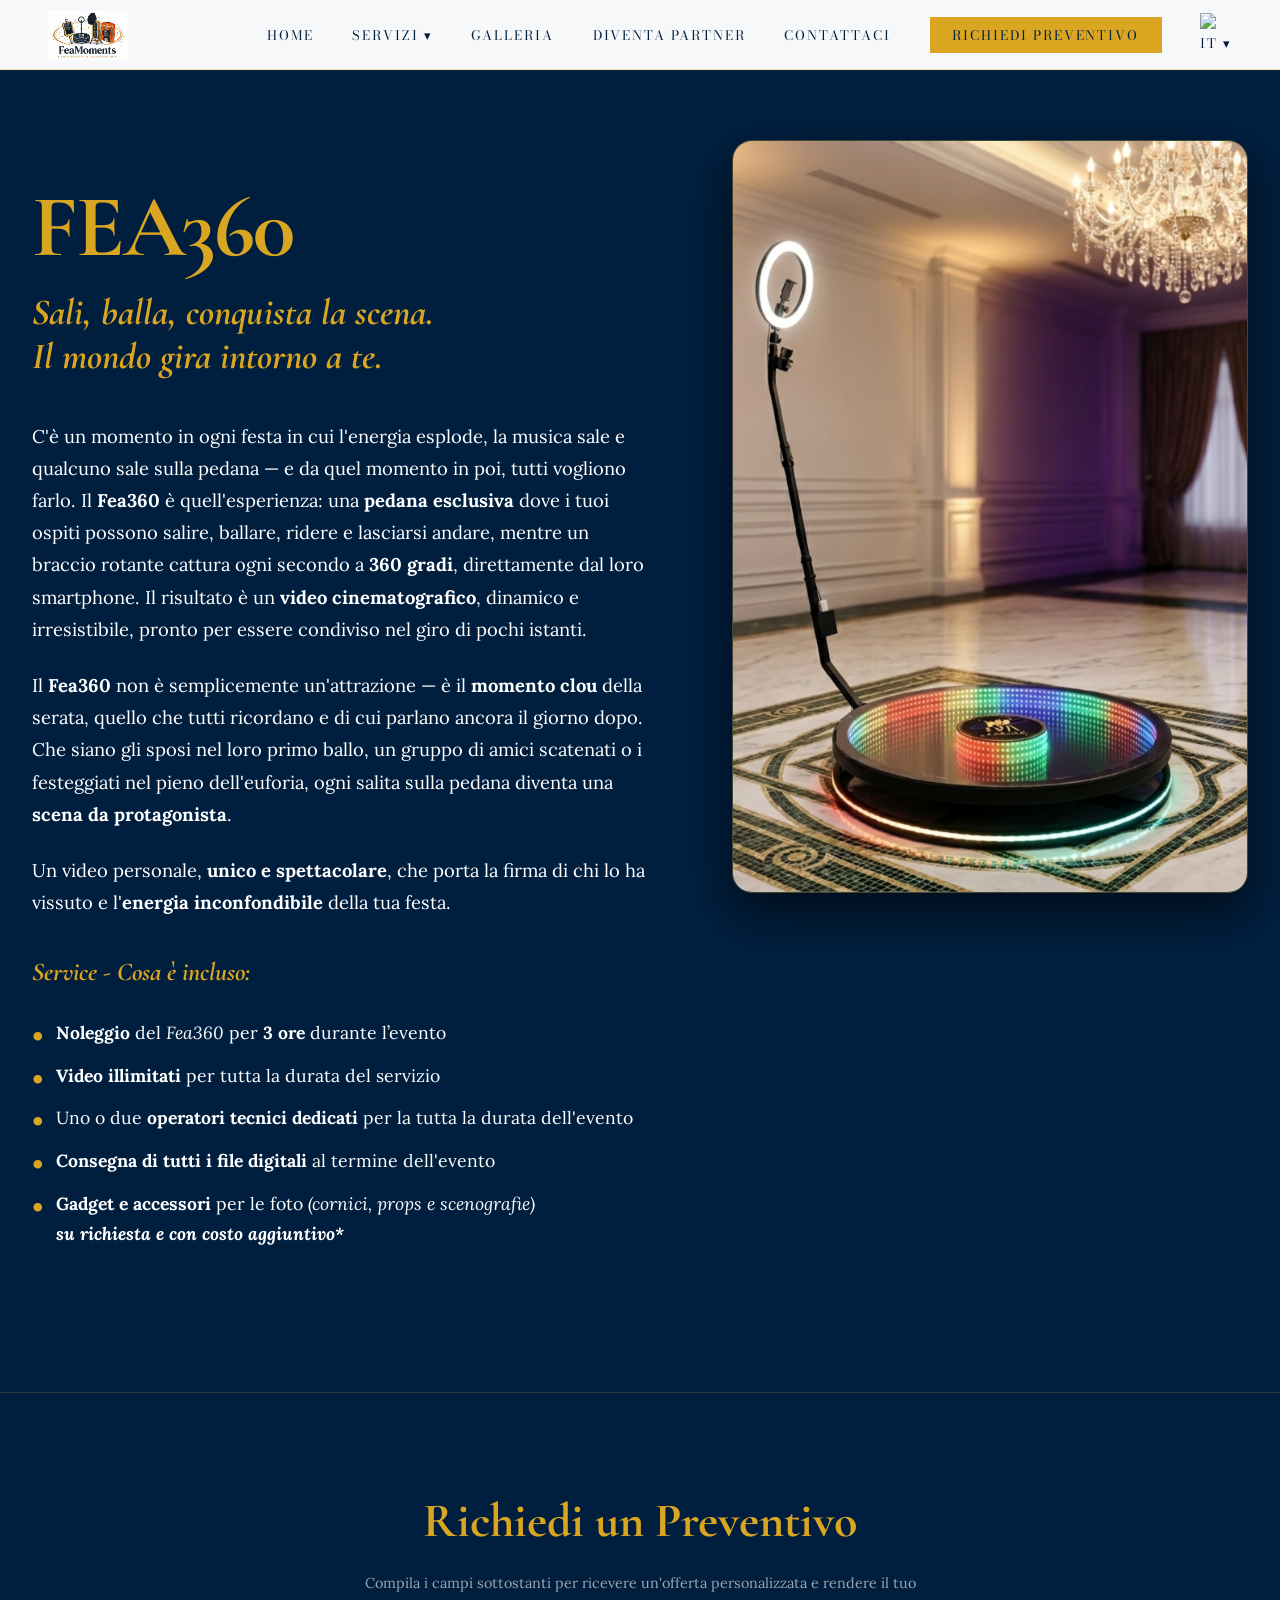
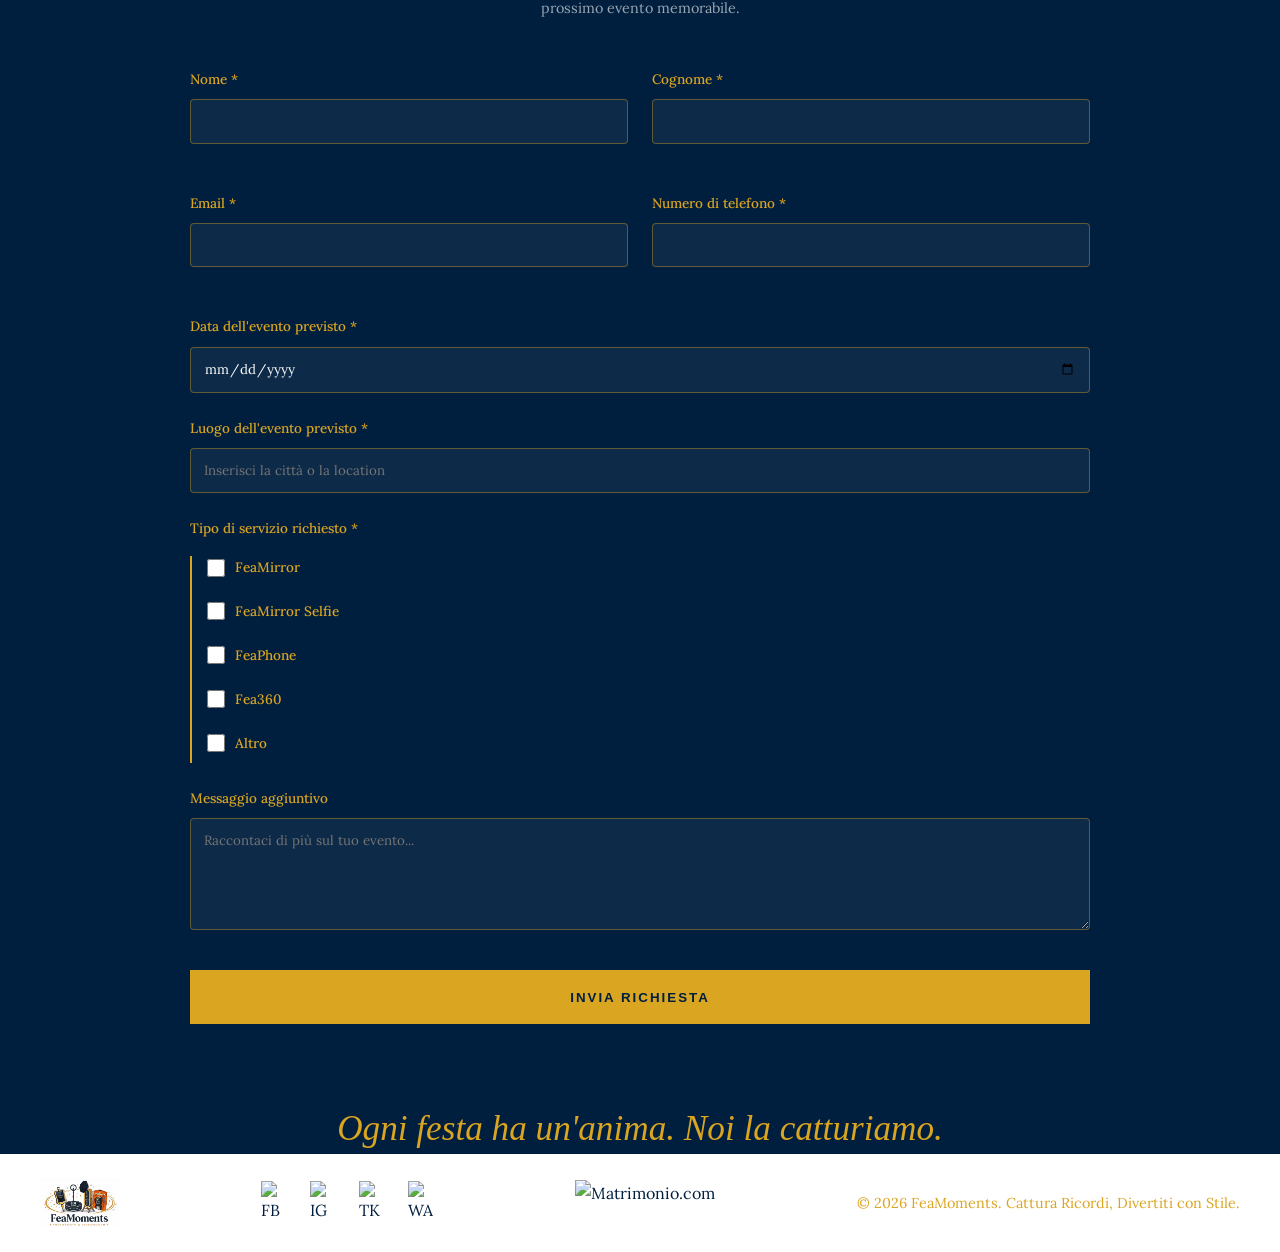
==== commit 555c4fd6: "Add files via upload" ====
--- a/fea360.html
+++ b/fea360.html
@@ -162,12 +162,19 @@
         <img src="images/logoFeaMoments.png" alt="FeaMoments" class="mini-logo">
       </div>
       
+
       <div class="footer-socials">
         <a href="#"><img src="https://cdn-icons-png.flaticon.com/512/733/733547.png" alt="FB"></a>
         <a href="https://instagram.com/feamoments"><img src="https://cdn-icons-png.flaticon.com/512/174/174855.png" alt="IG"></a>
         <a href="https://www.tiktok.com/@feamoments_"><img src="https://cdn-icons-png.flaticon.com/512/3046/3046121.png" alt="TK"></a>
         <a href="https://wa.me/393663159931"><img src="https://cdn-icons-png.flaticon.com/512/733/733585.png" alt="WA"></a>
       </div>
+
+    <div class="wedding-badge">
+      <a rel='nofollow' href='https://www.matrimonio.com/photo-booth/feamirror--e217517' title='Matrimonio.com'>
+        <img alt='Matrimonio.com' src='https://www.matrimonio.com/images/sellos/logo-impresa-collaboratrice--pp217517.png' style='border-width:0px;' />
+      </a>
+    </div>
 
       <div class="footer-copy">
         <p>© 2026 FeaMoments. Cattura Ricordi, Divertiti con Stile.</p>
--- a/style.css
+++ b/style.css
@@ -215,10 +215,58 @@
   padding: 100px 2rem 4rem;
   color: var(--navy);
 }
-.hero-brand { font-family: var(--font-title); font-size: clamp(5rem, 8vw, 6rem);margin-bottom: 0; }
-.hero-sub { color: var(--gold); font-family: var(--font-title); font-size: 2rem; font-style: italic; margin-top: -30px;}
+
 .hero-divider { width: 60px; height: 1px; background: var(--gold); margin: 2rem 0; margin-top: 0px}
-.hero-tagline {color: var(--navy); font-family: var(--font-title); font-size: 1.5rem; font-style: italic;margin-top: -30px; margin-bottom: 1rem;}
+
+/* --- OTTIMIZZAZIONE HERO MOBILE --- */
+
+.hero-brand { 
+  font-family: var(--font-title); 
+  /* clamp ridimensiona tra 3rem e 6rem in base allo schermo */
+  font-size: clamp(4rem, 12vw, 6rem); 
+  margin-bottom: 0;
+  padding: 0 1rem; /* Margine di sicurezza ai lati */
+  line-height: 1.1;
+}
+
+/* 2. Il Sottotitolo (PhotoBooth & VideoBooth) */
+.hero-sub { 
+  color: var(--gold); 
+  font-family: var(--font-title); 
+  font-size: clamp(1.6rem, 5vw, 2rem); 
+  font-style: italic; 
+  margin-top: 0; /* Rimosso il margine negativo che creava sovrapposizioni */
+  padding: 0 1rem;
+}
+
+/* 3. La frase "Ogni festa ha un'anima..." */
+.hero-tagline {
+  color: var(--navy); 
+  font-family: var(--font-title); 
+  font-size: clamp(1.4rem, 4vw, 1.5rem); 
+  font-style: italic;
+  margin-top: 10px; 
+  margin-bottom: 2rem;
+  line-height: 1.4;
+  padding: 0 15px;
+}
+
+/* 4. Logica per il salto riga solo su Mobile */
+.mobile-break {
+  display: none; /* Nascosto su Desktop */
+}
+
+@media (max-width: 768px) {
+  .mobile-break {
+    display: block; /* Visibile solo sotto i 768px */
+  }
+  
+  #hero {
+    padding-top: 100px; /* Spazio per la navbar su mobile */
+    padding-left: 1rem;
+    padding-right: 1rem;
+  }
+}
 
 .btn-primary { border: 1px solid var(--gold); color: var(--gold); padding: 1rem 2rem; text-transform: uppercase; }
 .btn-primary:hover { background: var(--gold); color: var(--navy); }
@@ -232,15 +280,22 @@
 
 /* ─── CARDS SERVIZI ─── */
 #servizi {
-  background-color: var(--navy); /* Sfondo blu scuro */
-  color: var(--white);           /* Testo generale chiaro */
+  background-color: var(--navy); 
+  color: var(--white);
+  padding: 4rem 0; /* Padding sopra/sotto, 0 ai lati */
+  width: 100%;
+  margin: 0;
+  display: flex;
+  flex-direction: column;
+  align-items: center; /* Centra il titolo e la grid */
 }
 
 /* Assicuriamoci che il titolo della sezione sia visibile sul blu */
 #servizi .section-title {
   color: var(--white);
-}
-
+  text-align: center;
+  margin-bottom: 1rem;
+}
 /* ─── CARDS SERVIZI ─── */
 .servizi-grid {
   display: grid;
@@ -248,6 +303,8 @@
   gap: 2rem;
   max-width: 1200px;
   margin: 3rem auto;
+  padding: 0 1.5rem; /* Crea lo spazio dai bordi del telefono */
+  justify-items: center; /* Centra la card nella sua cella */
 }
 
 .servizio-card { 
@@ -259,7 +316,10 @@
   display: flex;
   flex-direction: column;
   align-items: center;
-  border: none !important; /* Rimuove bordi residui */
+  /*border: none !important; /* Rimuove bordi residui */
+  width: 100%; /* Occupa lo spazio della colonna */
+  max-width: 480px; /* Ma non diventa mai enorme */
+  box-shadow: 0 10px 30px rgba(179, 179, 179, 0.2);
 }
 
 .servizio-card:hover { 
@@ -300,6 +360,7 @@
   width: auto;
   height: auto;
   object-fit: contain;
+  transition: transform 0.3s ease;
 }
 
 /* BOTTONE */
@@ -315,6 +376,18 @@
 /* Effetto zoom sul logo quando passi il mouse sulla card */
 .servizio-card:hover .card-img-wrap img {
   transform: scale(1.1);
+}
+
+/* --- FIX SPECIFICO PER MOBILE --- */
+@media (max-width: 480px) {
+  .servizi-grid {
+    grid-template-columns: 1fr; /* Forza una colonna secca */
+    padding: 0 1rem;
+  }
+  
+  .servizio-card {
+    max-width: 100%; /* La card usa tutto lo spazio disponibile */
+  }
 }
 
 /* ─── GALLERIA SLIDER ─── */
@@ -339,7 +412,7 @@
 }
 #galleria { 
     background-color: var(--navy); 
-    padding: 1rem 1rem; 
+    padding: 1rem rem; 
 }
 
 /* Stile per il contenitore di Behold */
@@ -764,14 +837,77 @@
   font-size: 0.9rem;
 }
 
+/* Badge Matrimonio.com */
+.wedding-badge {
+  display: flex;
+  align-items: center;
+  justify-content: center;
+}
+
+.wedding-badge img {
+  height: 45px; /* Lo teniamo simile all'altezza del tuo mini-logo che è 50px */
+  width: auto;
+  transition: transform 0.3s ease;
+}
+
+.wedding-badge img:hover {
+  transform: scale(1.1);
+}
 /* Responsive Mobile */
+
 @media (max-width: 768px) {
-  .contatti-layout { grid-template-columns: 1fr; text-align: center; }
-  .contact-info-item { justify-content: center; }
-  .footer-bottom-inner { flex-direction: column; gap: 1.5rem; text-align: center; }
-  .clouds-text p { font-size: 1.5rem; }
-}
-
+  /* Sezione Contatti */
+  #contatti {
+    padding: 3rem 1rem; /* Aggiunge spazio sopra e sotto */
+  }
+
+  #contatti .section-title {
+    text-align: center !important; /* Forza il titolo al centro */
+    font-size: 2.5rem;             /* Ridimensiona per mobile */
+    margin-bottom: 2rem;
+  }
+
+  .contatti-layout { 
+    grid-template-columns: 1fr; 
+    text-align: center; 
+    justify-items: center; /* Centra gli elementi nella griglia */
+  }
+
+  .contact-info-item { 
+    justify-content: center; /* Centra l'unione Icona + Link */
+    width: 100%;
+  }
+
+  /* Logo grande in basso */
+  .contact-big-logo {
+    max-width: 80%;
+    margin: 2rem auto 0;
+    display: block;
+  }
+
+  /* Footer e Testi */
+  .footer-bottom-inner { 
+    flex-direction: column; 
+    gap: 1.5rem; 
+    text-align: center; 
+  }
+
+  .clouds-text p { 
+    font-size: 1.2rem; /* Leggermente più piccolo per evitare sovrapposizioni */
+    line-height: 1.4;
+    padding: 0 1rem;
+  }
+  
+  .footer-bottom-inner { 
+    flex-direction: column; 
+    gap: 2rem; /* Aumentato il gap da 1.5 a 2 per dare spazio al badge */
+    text-align: center; 
+  }
+
+  .wedding-badge img {
+    height: 40px; /* Leggermente più piccolo su mobile */
+  }
+}
 /* ─── MOBILE ─── */
 .nav-toggle { display: none; flex-direction: column; gap: 5px; cursor: pointer; background: none; border: none; }
 .nav-toggle span { width: 25px; height: 2px; background: navy; }
@@ -911,7 +1047,6 @@
 }
 
 /* 3. RESPONSIVE MOBILE */
-/* --- RESPONSIVE MOBILE (Sotto i 992px) --- */
 @media (max-width: 992px) {
   .product-container {
     display: flex !important;
@@ -1149,7 +1284,7 @@
   color: var(--navy);
 }
 
-/* ─── NUOVA SEZIONE VANTAGGI (STILE IMMAGINE) ─── */
+/* ───  SEZIONE VANTAGGI ─── */
 .section-benefits-navy {
   background-color: #001529; /* Navy scuro */
   padding: 6rem 2rem;
@@ -1170,66 +1305,63 @@
 
 /* Display su PC: Tutte le box sulla stessa riga */
 @media (min-width: 1024px) {
-  .benefits-grid-row {
-    grid-template-columns: repeat(5, 1fr); /* 5 colonne su una riga */
+  .benefit-card-gold {
+    padding: 3.5rem 2rem;
+    min-height: 420px; 
+    max-width: none; /* Su PC segue la griglia */
   }
 }
 
 .benefit-card-gold {
-  background-color: #c59d33; /* Oro ocra come nell'immagine */
-  padding: 3rem 1.5rem;
+  background-color: #c59d33;
+  padding: 1.5rem; /* Ridotto per mobile */
   text-align: center;
+  border: 2px solid #7a1a1a;
+  border-radius: 4px;
   display: flex;
   flex-direction: column;
   align-items: center;
-  min-height: 420px;
-  border-radius: 2px;
-  transition: transform 0.3s ease;
+  min-height: auto; 
+  margin: 0 auto;
+  width: 100%;
+  max-width: 320px; /* Evita che la card diventi troppo larga occupando tutto lo schermo */
 }
 
 .benefit-card-gold:hover {
   transform: translateY(-10px);
 }
 
-/* Icona bordeaux/marrone scuro */
 .benefit-card-gold .benefit-icon {
-  font-size: 4rem;
-  color: #7a1a1a; 
-  margin-bottom: 2rem;
-}
-
-/* Titolo della card bordeaux/marrone scuro */
+  font-size: 3rem; /* Leggermente più piccola su mobile */
+  color: #7a1a1a;
+  margin-bottom: 1rem; /* Ridotto da 1.5rem o 2rem */
+}
+
 .benefit-card-gold h3 {
   color: #7a1a1a;
   font-weight: 800;
-  font-size: 1.3rem;
-  margin-bottom: 2rem;
+  font-size: 1.2rem;
+  margin-bottom: 1rem; /* Ridotto spazio sotto il titolo */
   line-height: 1.2;
 }
 
-/* Testo della descrizione bianco */
 .benefit-card-gold p {
   color: #ffffff;
-  font-size: 1rem;
-  line-height: 1.6;
-  margin-top: auto; /* Allinea il testo in basso */
+  font-size: 0.95rem;
+  line-height: 1.4;
+  margin-top: 0; /* Rimuovi l'auto se vuoi che il testo stia vicino al titolo */
 }
 /* ─── SEZIONE VANTAGGI OTTIMIZZATA MOBILE ─── */
 .section-benefits-navy {
   background-color: #001529;
-  padding: 4rem 1.5rem; /* Padding ridotto per mobile */
-}
-
-@media (min-width: 1024px) {
-  .section-benefits-navy { padding: 8rem 2rem; }
+  padding: 3rem 1rem; /* Padding molto più stretto su mobile */
 }
 
 .benefits-grid-row {
   display: grid;
   grid-template-columns: 1fr;
-  gap: 1.5rem;
-  max-width: 1400px;
-  margin: 0 auto;
+  gap: 1rem; /* Gap ridotto tra una card e l'altra */
+  margin-top: 2rem;
 }
 
 @media (min-width: 1024px) {
@@ -1275,7 +1407,7 @@
 /* ─── SEZIONE CHI PUO DIVENTARE PARTNER (STILE IMMAGINE) ─── */
 .section-who-navy {
   background-color: #001529;
-  padding: 6rem 1.5rem;
+  padding: 0rem 1.5rem;
   color: #ffffff;
 }
 
@@ -1360,6 +1492,31 @@
   margin-bottom: 1.5rem;
 }
 
+@media (max-width: 768px) {
+  /* Titolo: ridotto per stare su 2 righe invece di 3 */
+  .who-title-gold {
+    font-size: clamp(2rem, 8vw, 2.5rem); /* Ridimensionamento fluido */
+    text-align: center;
+    line-height: 1.1;
+    margin-bottom: 1.5rem;
+  }
+
+  /* Sottotitolo bianco: stesso font del titolo gold per eleganza */
+  .who-subtitle-gold {
+    font-family: 'Bodoni Moda', serif; /* Unifica il font */
+    font-size: 1.1rem;
+    text-align: center;
+    margin: 0 auto 2rem; /* Centra il testo */
+    max-width: 100%;
+    line-height: 1.5;
+  }
+}
+.section-who-navy {
+  display: flex;
+  flex-direction: column;
+  align-items: center; /* Forza la centratura di tutti gli elementi */
+  padding: 4rem 1.5rem;
+}
 /* ─── SELECT nel form dark ─── */
 .section-dark-bg select {
   background: rgba(255, 255, 255, 0.05) !important;
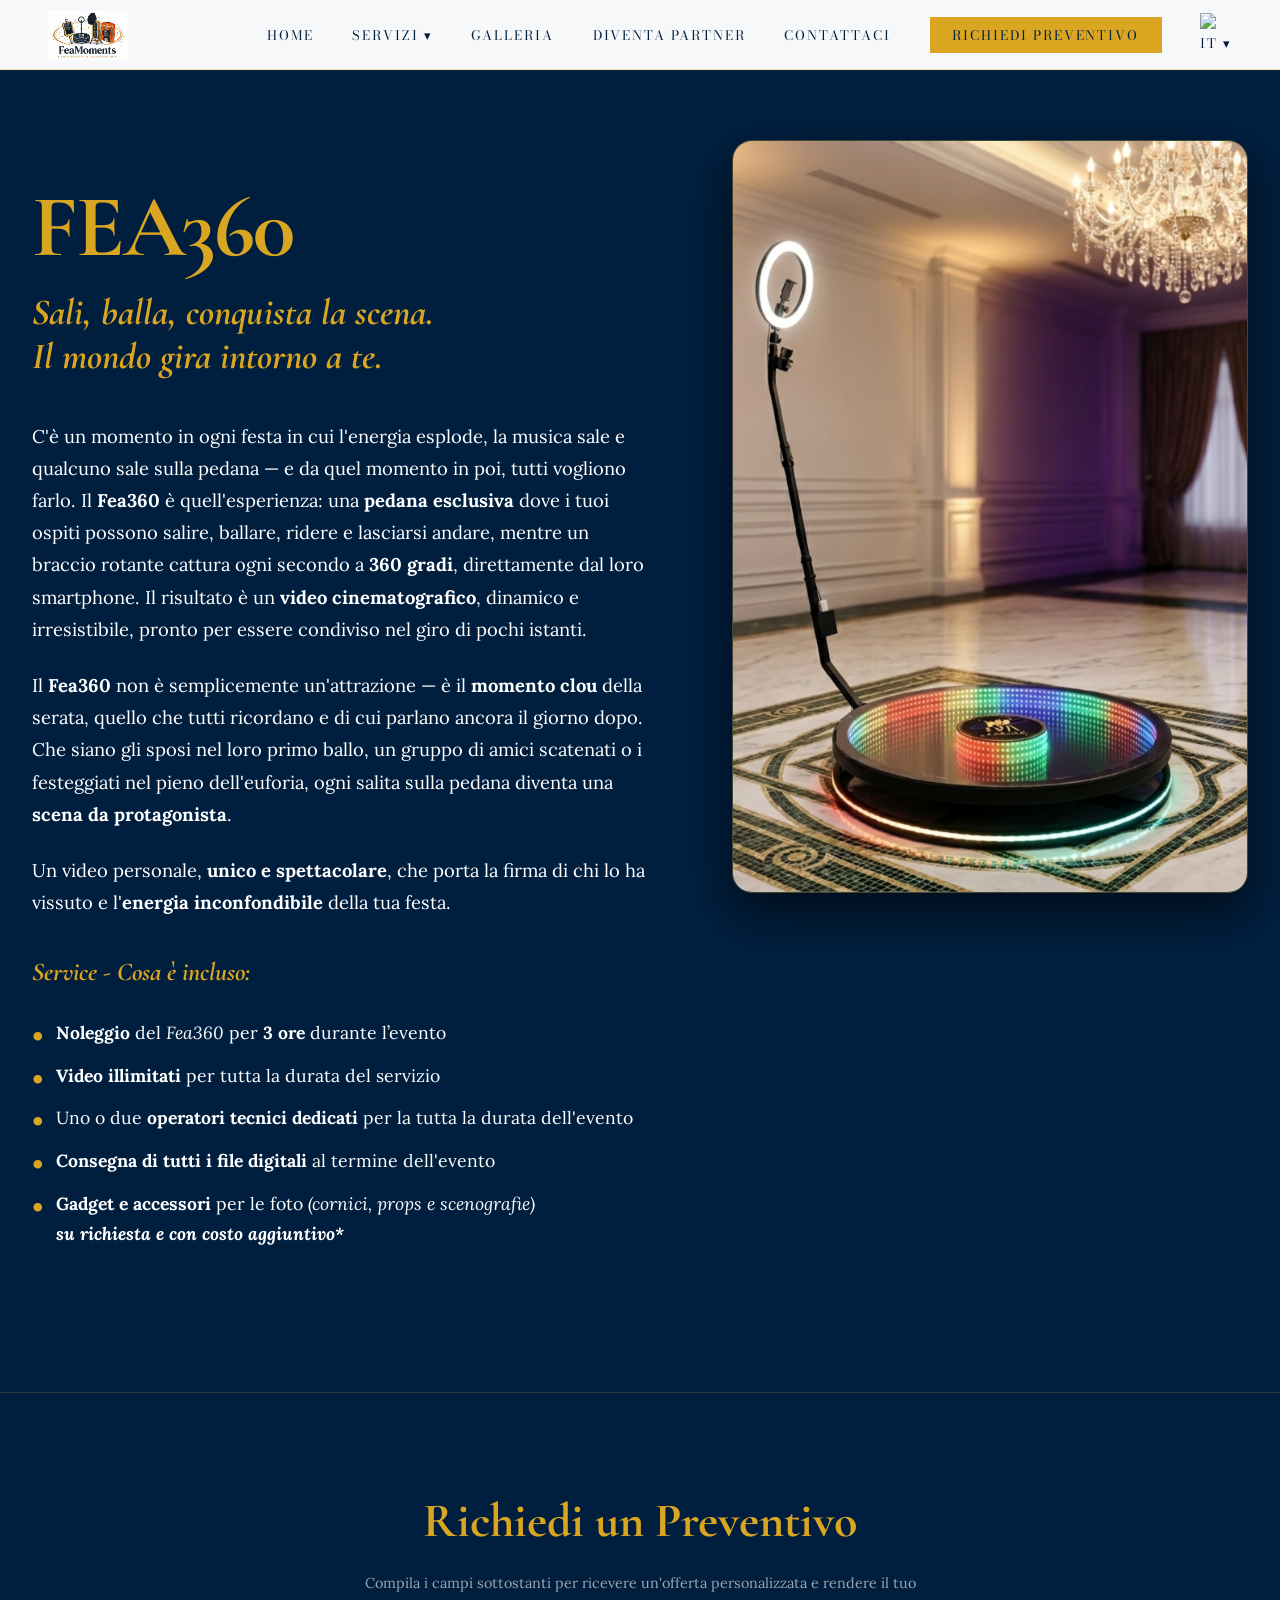
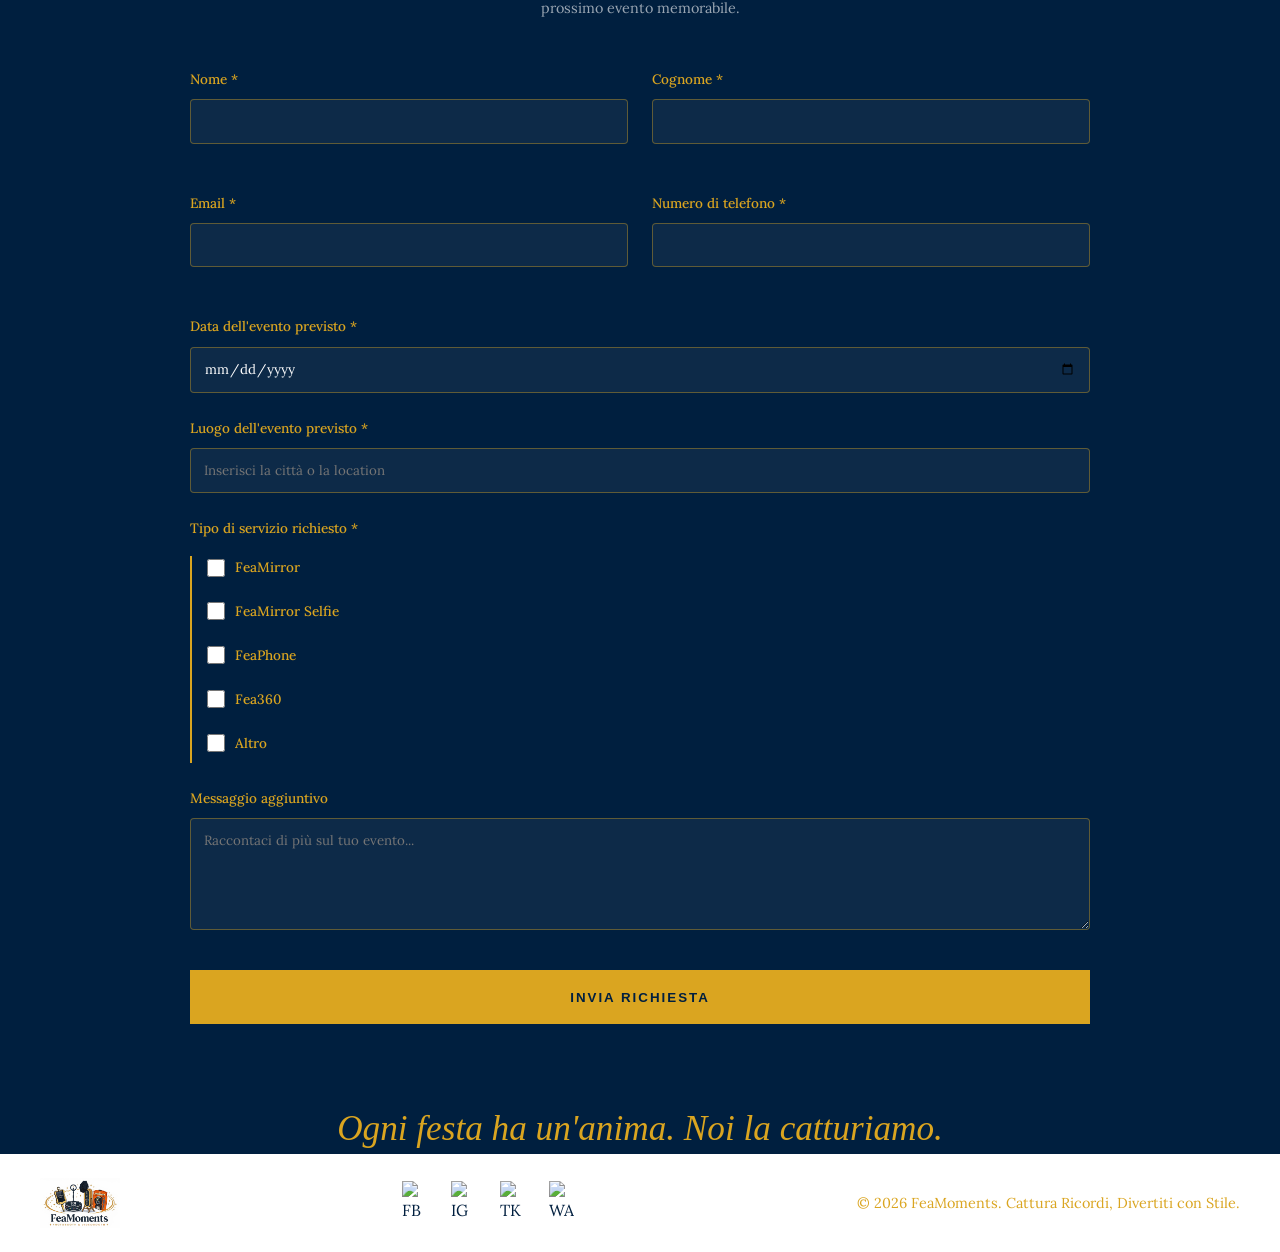
==== commit 5e4ef3ac: "Update fea360.html" ====
--- a/fea360.html
+++ b/fea360.html
@@ -151,7 +151,7 @@
 <footer class="main-footer">
   <div class="footer-clouds">
     <div class="clouds-text">
-      <p>Ogni festa ha un'anima. Noi la catturiamo.</p>
+      <p>Ogni festa ha un'anima. <br class="mobile-break"> Noi la catturiamo.</p>
     </div>
   </div>
 
@@ -170,11 +170,13 @@
         <a href="https://wa.me/393663159931"><img src="https://cdn-icons-png.flaticon.com/512/733/733585.png" alt="WA"></a>
       </div>
 
+<!--
     <div class="wedding-badge">
       <a rel='nofollow' href='https://www.matrimonio.com/photo-booth/feamirror--e217517' title='Matrimonio.com'>
         <img alt='Matrimonio.com' src='https://www.matrimonio.com/images/sellos/logo-impresa-collaboratrice--pp217517.png' style='border-width:0px;' />
       </a>
     </div>
+-->
 
       <div class="footer-copy">
         <p>© 2026 FeaMoments. Cattura Ricordi, Divertiti con Stile.</p>
@@ -186,4 +188,4 @@
 <!-- Collegamento al file JS esterno -->
 <script src="script.js"></script>
 </body>
-</html>+</html>
